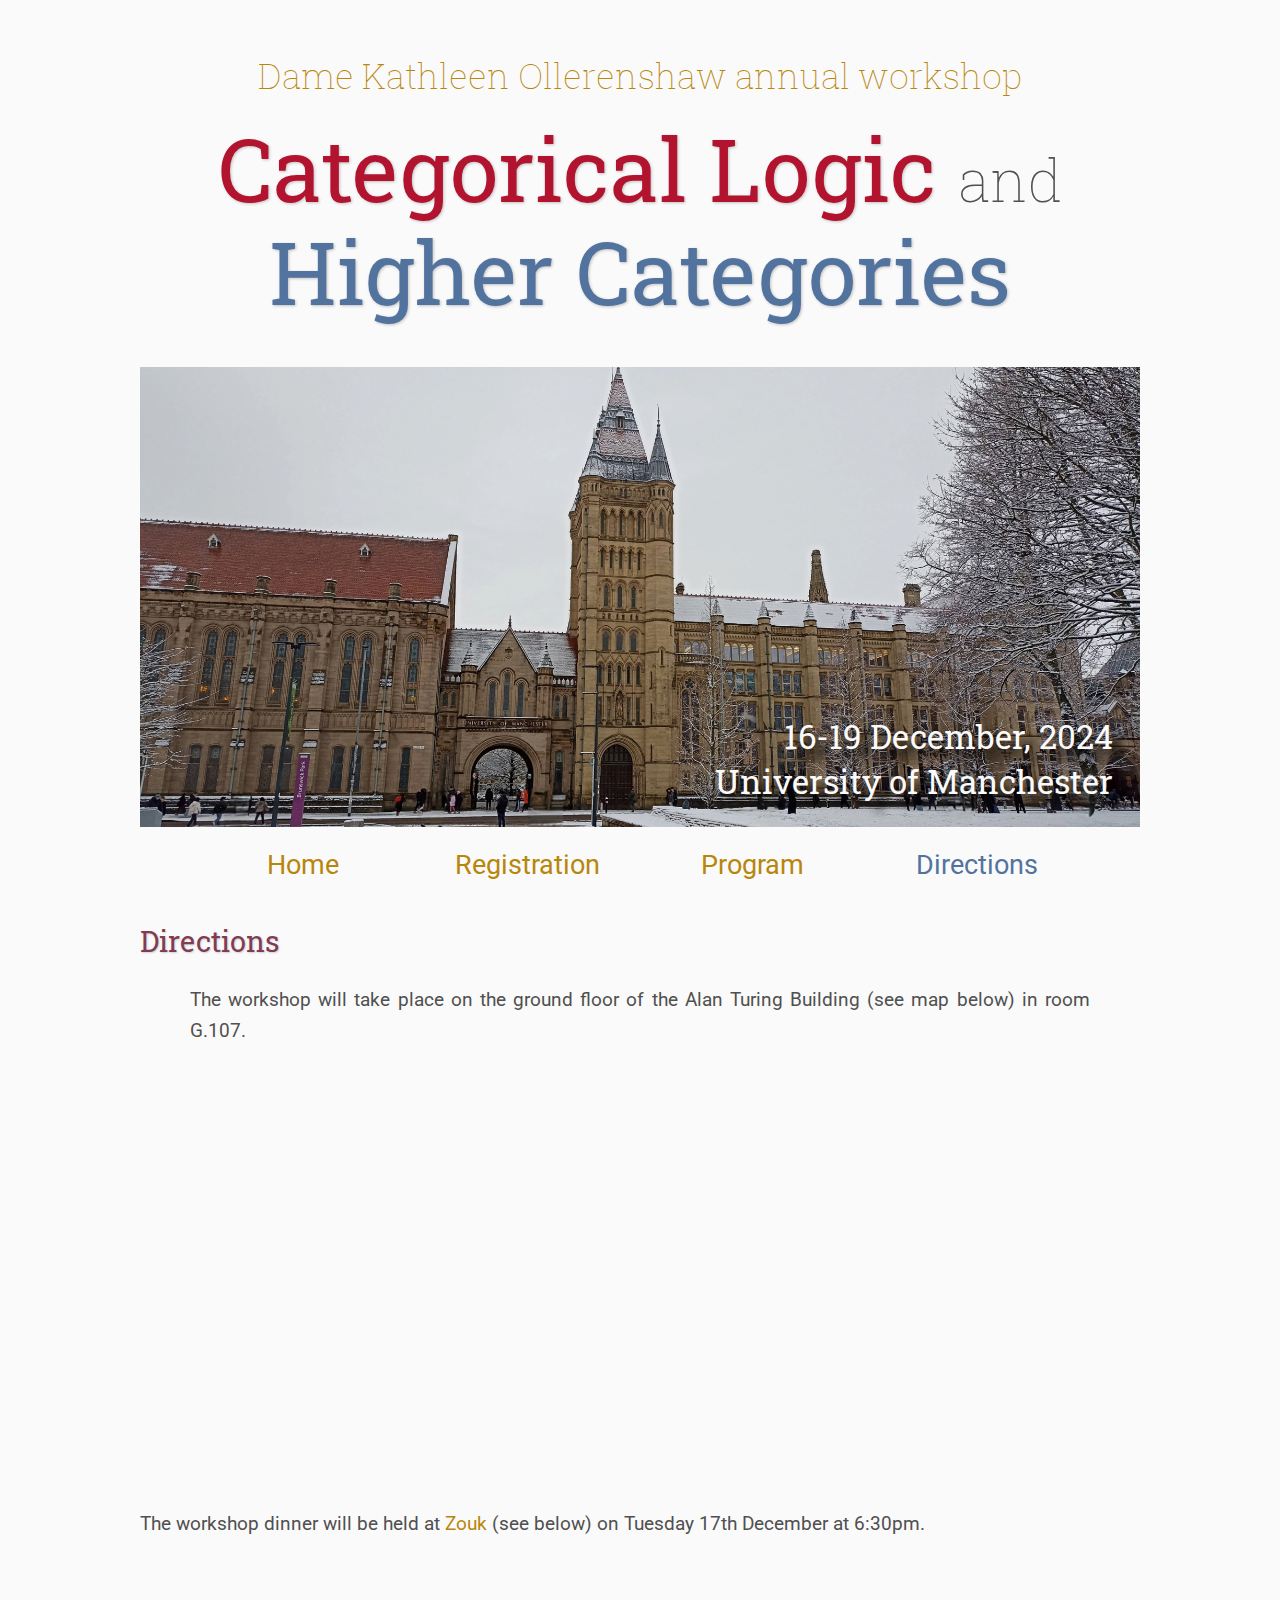
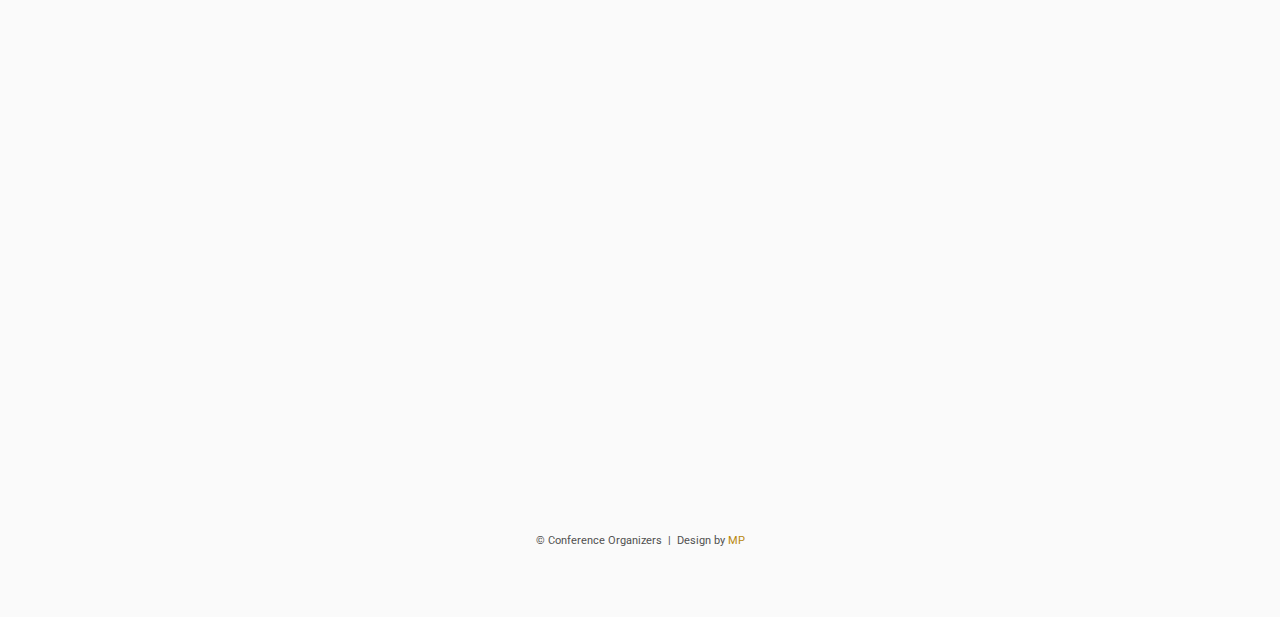
==== directions/index.html @ 9b75a903 "Update index.html" ====
<!DOCTYPE html>
<html lang='en'>

<head>
    <base href="..">
    <link rel="shortcut icon" type="image/png" href="assets/favicon.png"/>
    <link rel="stylesheet" type="text/css" media="all" href="assets/main.css"/>
    <meta name="description" content="Workshop">
    <meta name="resource-type" content="document">
    <meta name="distribution" content="global">
    <meta name="KeyWords" content="Conference">
    <title>Directions | Categorical Logic and Higher Categories</title>
</head>

<body>

    <div class="banner">
        
        <div class="top-left">
            <span class="pretitle">Dame Kathleen Ollerenshaw annual workshop</span>
            <br/><br/><br/>
            <span class="title1"> Categorical Logic</span> <span class="year">and</span>
            <br/><br/><br/>
            <span class="title2">Higher Categories</span> 
        </div>
        <br/><br/><br/><br/><br/><br/><br/><br/><br/><br/>
        <img src="assets/banner.png" alt="Conference Template Banner" width="1000">
        <div class="bottom-right">
            16-19 December, 2024 <br> University of Manchester
        </div>
    </div>
    
    <table class="navigation">
        <tr>
            <td class="navigation">
                <a title="Conference Home Page" href=".">Home</a>
            </td>
            <td class="navigation">
                <a title="Register for the Conference" href="registration">Registration</a>
            </td>
            <td class="navigation">
                <a title="Conference Program" href="program">Program</a> 
            </td>
            <td class="navigation">
                <a class="current" title="Directions to the Conference" href="directions">Directions</a>
            </td>
        </tr>
    </table>


    <h2>Directions</h2>
    <p>
        The workshop will take place on the ground floor of the Alan Turing Building (see map below) in room G.107. 
    </p>

    <iframe class="directions" src="https://www.google.com/maps/embed?pb=!1m18!1m12!1m3!1d2375.0222484528854!2d-2.2335892232609287!3d53.46806247232489!2m3!1f0!2f0!3f0!3m2!1i1024!2i768!4f13.1!3m3!1m2!1s0x487bb1921c3f83b9%3A0x78fabbc63d349e5a!2sAlan%20Turing%20Building!5e0!3m2!1sit!2suk!4v1719837910537!5m2!1sit!2suk" width="600" height="450" style="border:0;" allowfullscreen="" loading="lazy" referrerpolicy="no-referrer-when-downgrade"></iframe>

    The workshop dinner will be held at <a href="https://zoukteabar.co.uk/">Zouk</a> (see below) on Tuesday 17th December at 6:30pm.

    <iframe src="https://www.google.com/maps/embed?pb=!1m18!1m12!1m3!1d12492.388017845577!2d-2.2516276441072915!3d53.4723032!2m3!1f0!2f0!3f0!3m2!1i1024!2i768!4f13.1!3m3!1m2!1s0x487bb1ec81a4e0c9%3A0x125d174ef4cb5074!2sZouk%20Tea%20Bar%20%26%20Grill!5e1!3m2!1sit!2suk!4v1733480918076!5m2!1sit!2suk" width="600" height="450" style="border:0;" allowfullscreen="" loading="lazy" referrerpolicy="no-referrer-when-downgrade"></iframe>
    
    <footer>
        &copy; Conference Organizers
        &nbsp;|&nbsp; Design by <a href="https://github.com/mikepierce">MP</a>
    </footer>

</body>
</html>
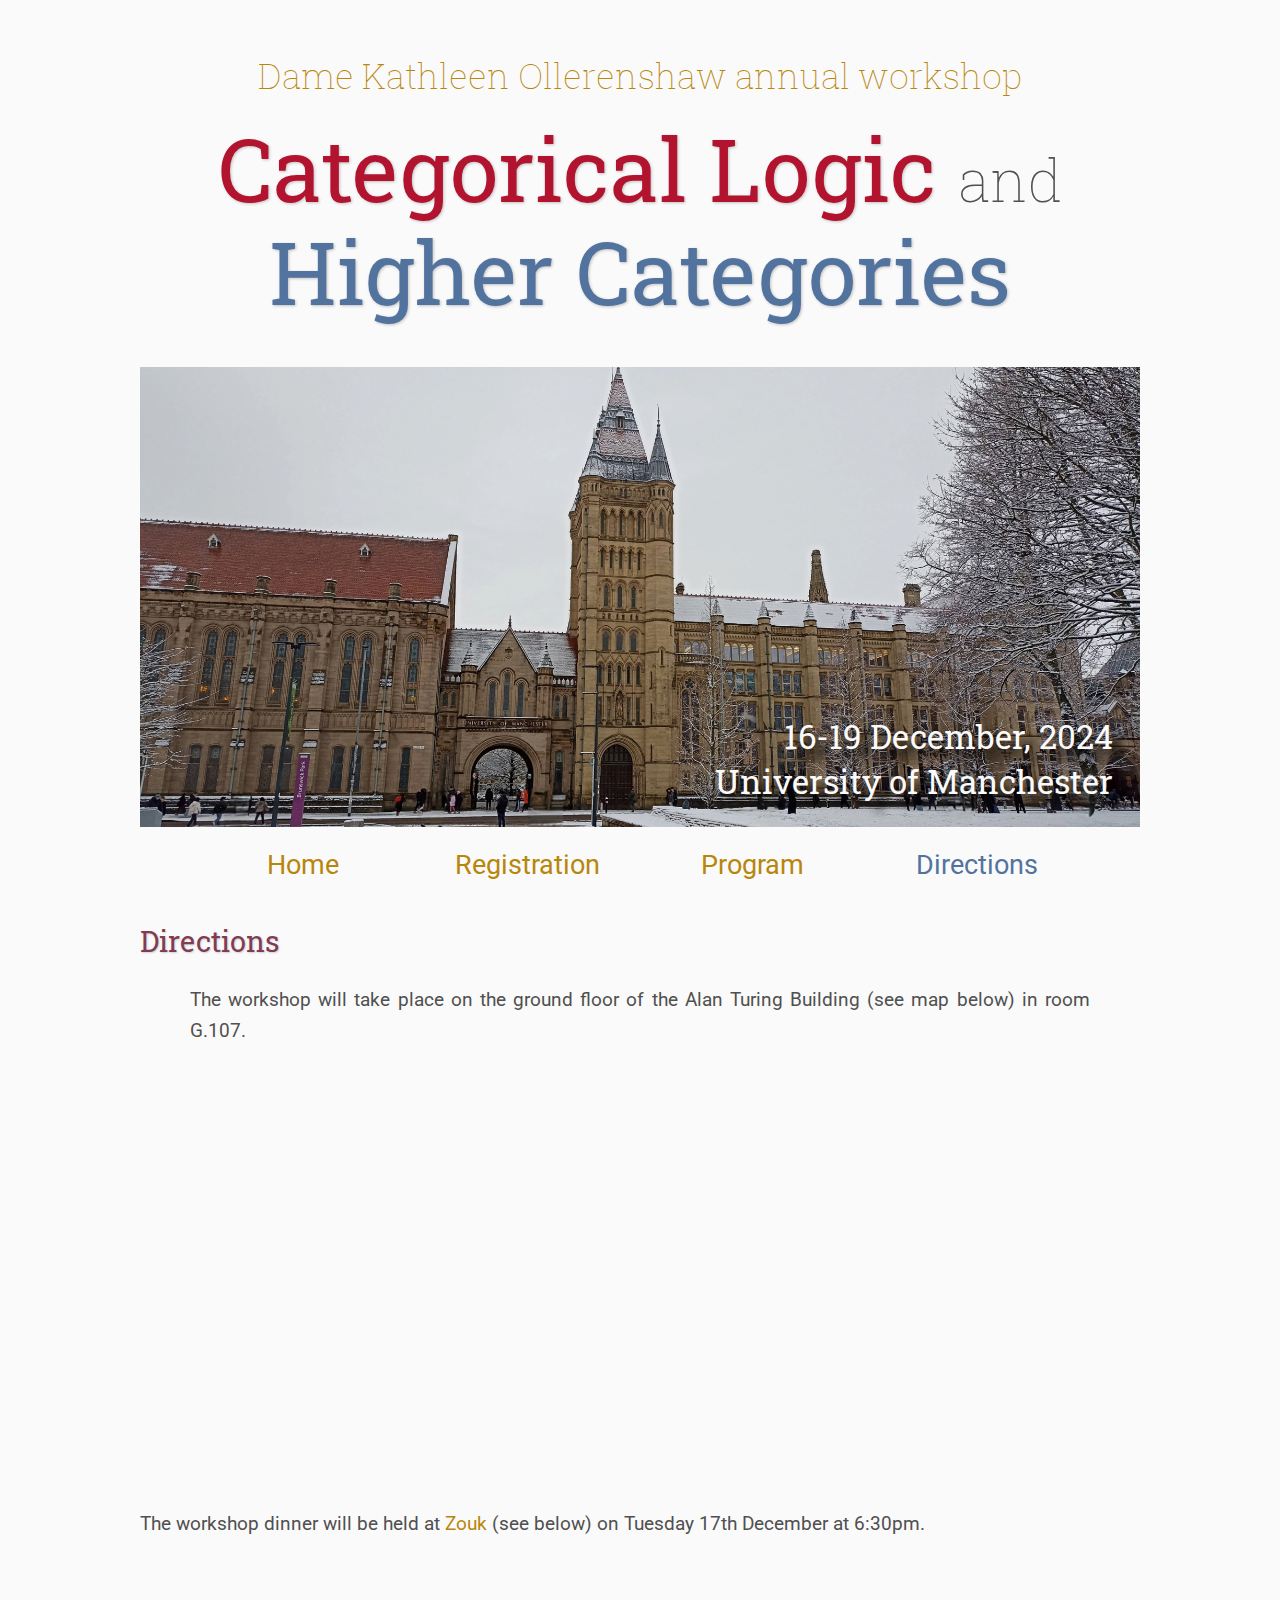
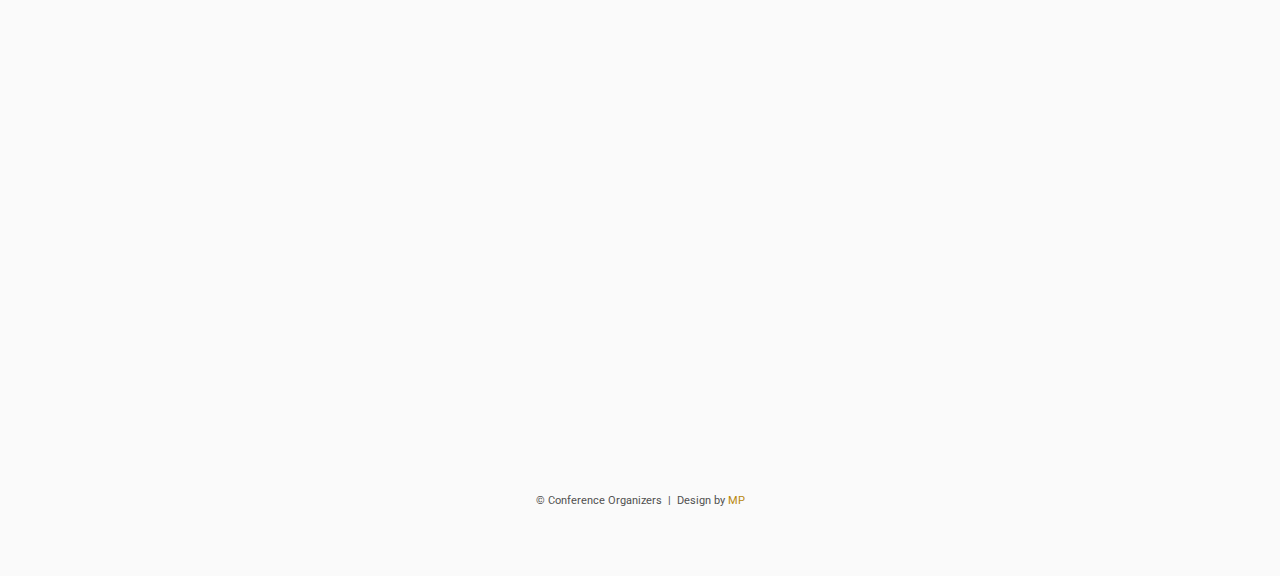
==== commit 2acb6f7d: "Update index.html" ====
--- a/directions/index.html
+++ b/directions/index.html
@@ -57,7 +57,7 @@
 
     The workshop dinner will be held at <a href="https://zoukteabar.co.uk/">Zouk</a> (see below) on Tuesday 17th December at 6:30pm.
 
-    <iframe src="https://www.google.com/maps/embed?pb=!1m18!1m12!1m3!1d12492.388017845577!2d-2.2516276441072915!3d53.4723032!2m3!1f0!2f0!3f0!3m2!1i1024!2i768!4f13.1!3m3!1m2!1s0x487bb1ec81a4e0c9%3A0x125d174ef4cb5074!2sZouk%20Tea%20Bar%20%26%20Grill!5e1!3m2!1sit!2suk!4v1733480918076!5m2!1sit!2suk" width="600" height="450" style="border:0;" allowfullscreen="" loading="lazy" referrerpolicy="no-referrer-when-downgrade"></iframe>
+    <iframe class="directions" src="https://www.google.com/maps/embed?pb=!1m18!1m12!1m3!1d12492.388017845577!2d-2.2516276441072915!3d53.4723032!2m3!1f0!2f0!3f0!3m2!1i1024!2i768!4f13.1!3m3!1m2!1s0x487bb1ec81a4e0c9%3A0x125d174ef4cb5074!2sZouk%20Tea%20Bar%20%26%20Grill!5e1!3m2!1sit!2suk!4v1733480918076!5m2!1sit!2suk" width="600" height="450" style="border:0;" allowfullscreen="" loading="lazy" referrerpolicy="no-referrer-when-downgrade"></iframe>
     
     <footer>
         &copy; Conference Organizers
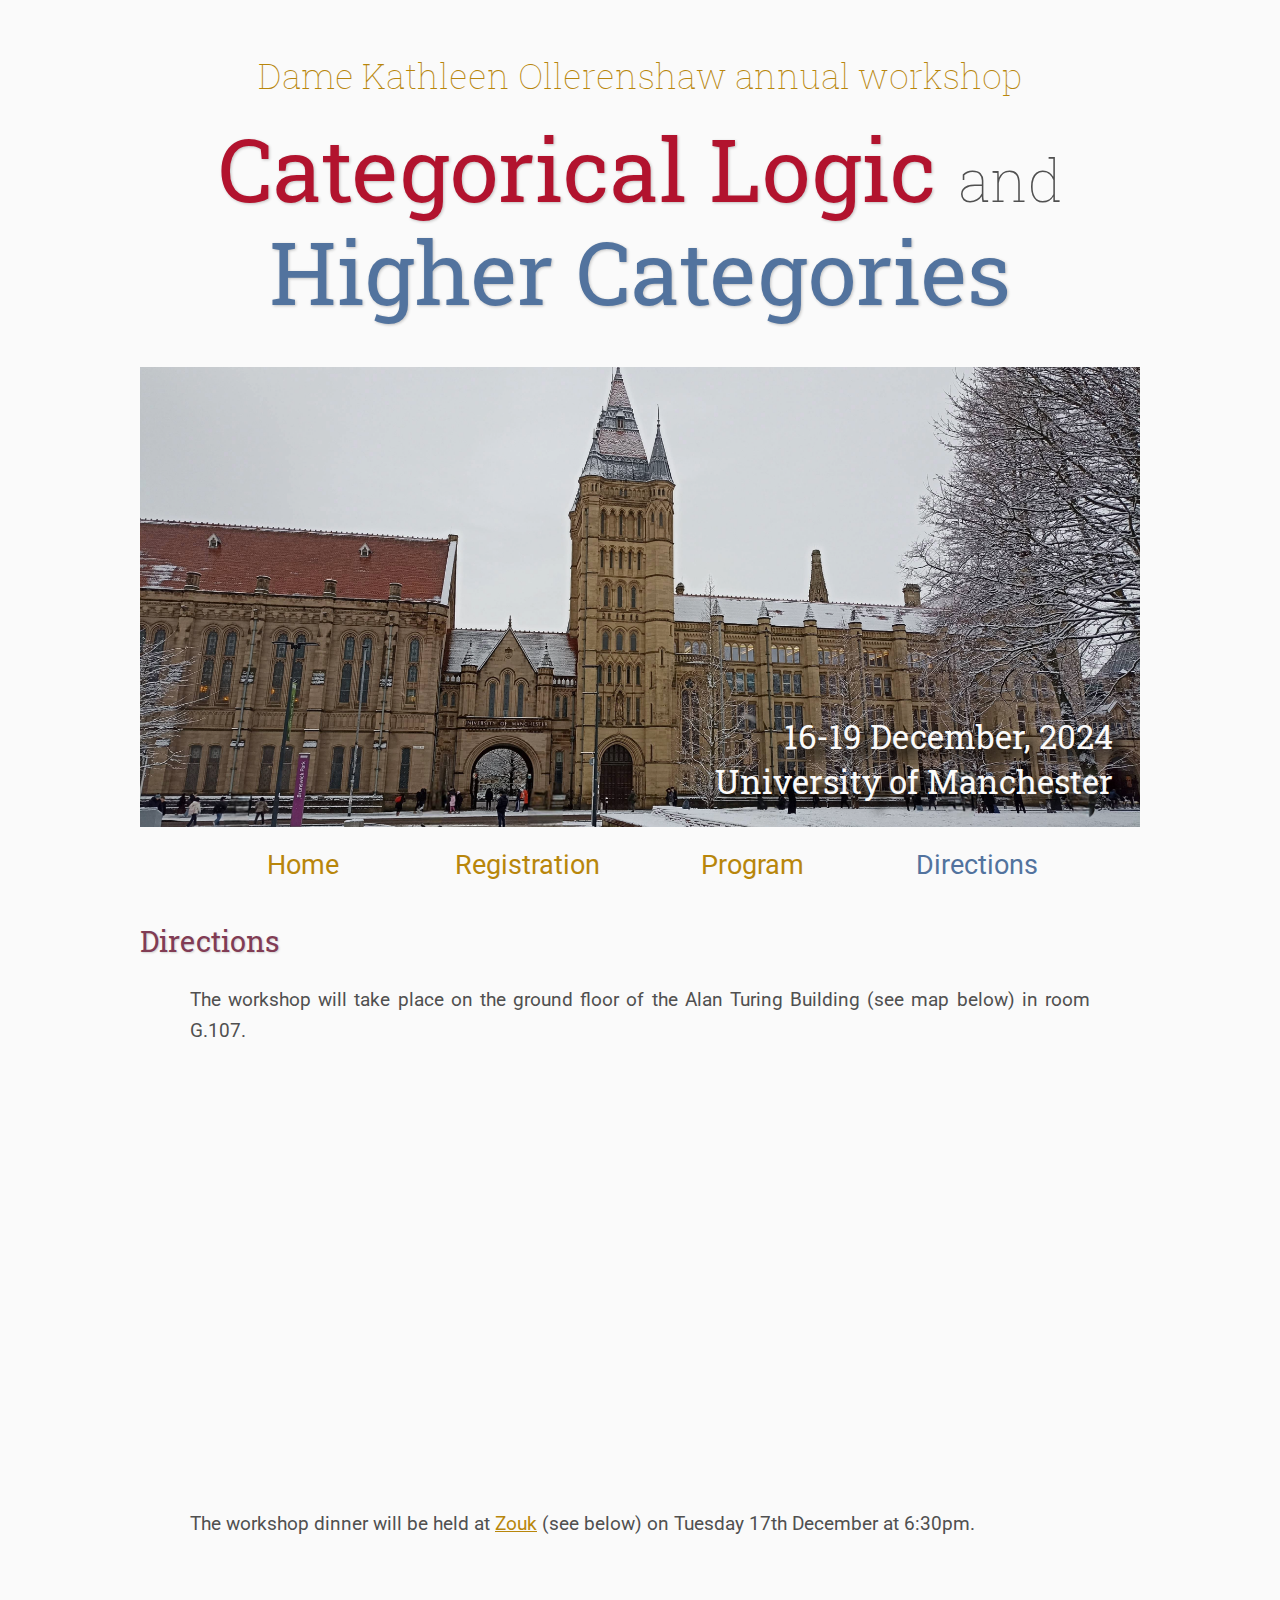
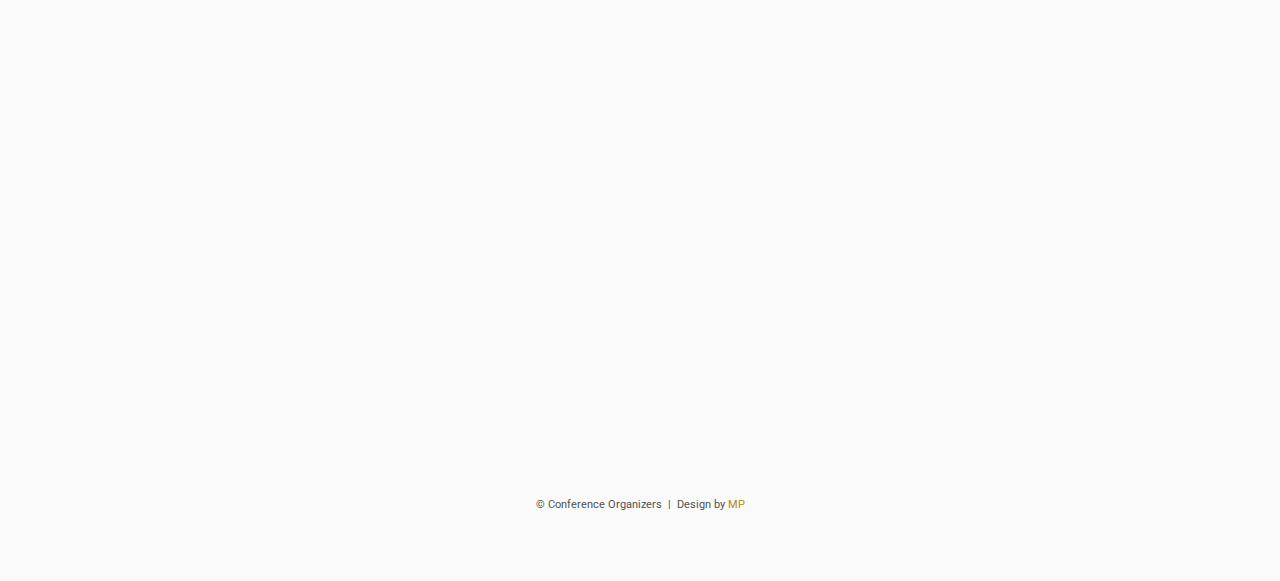
==== commit 301e9a4f: "Update index.html" ====
--- a/directions/index.html
+++ b/directions/index.html
@@ -55,9 +55,10 @@
 
     <iframe class="directions" src="https://www.google.com/maps/embed?pb=!1m18!1m12!1m3!1d2375.0222484528854!2d-2.2335892232609287!3d53.46806247232489!2m3!1f0!2f0!3f0!3m2!1i1024!2i768!4f13.1!3m3!1m2!1s0x487bb1921c3f83b9%3A0x78fabbc63d349e5a!2sAlan%20Turing%20Building!5e0!3m2!1sit!2suk!4v1719837910537!5m2!1sit!2suk" width="600" height="450" style="border:0;" allowfullscreen="" loading="lazy" referrerpolicy="no-referrer-when-downgrade"></iframe>
 
+    <p>
     The workshop dinner will be held at <a href="https://zoukteabar.co.uk/">Zouk</a> (see below) on Tuesday 17th December at 6:30pm.
-
-    <iframe class="directions" src="https://www.google.com/maps/embed?pb=!1m18!1m12!1m3!1d12492.388017845577!2d-2.2516276441072915!3d53.4723032!2m3!1f0!2f0!3f0!3m2!1i1024!2i768!4f13.1!3m3!1m2!1s0x487bb1ec81a4e0c9%3A0x125d174ef4cb5074!2sZouk%20Tea%20Bar%20%26%20Grill!5e1!3m2!1sit!2suk!4v1733480918076!5m2!1sit!2suk" width="600" height="450" style="border:0;" allowfullscreen="" loading="lazy" referrerpolicy="no-referrer-when-downgrade"></iframe>
+    </p>
+    <iframe class="directions" src="https://www.google.com/maps/embed?pb=!1m18!1m12!1m3!1d2373.9264343779864!2d-2.2432868229261373!3d53.47230636529087!2m3!1f0!2f0!3f0!3m2!1i1024!2i768!4f13.1!3m3!1m2!1s0x487bb1ec81a4e0c9%3A0x125d174ef4cb5074!2sZouk%20Tea%20Bar%20%26%20Grill!5e0!3m2!1sit!2suk!4v1733481092876!5m2!1sit!2suk" width="600" height="450" style="border:0;" allowfullscreen="" loading="lazy" referrerpolicy="no-referrer-when-downgrade"></iframe>
     
     <footer>
         &copy; Conference Organizers
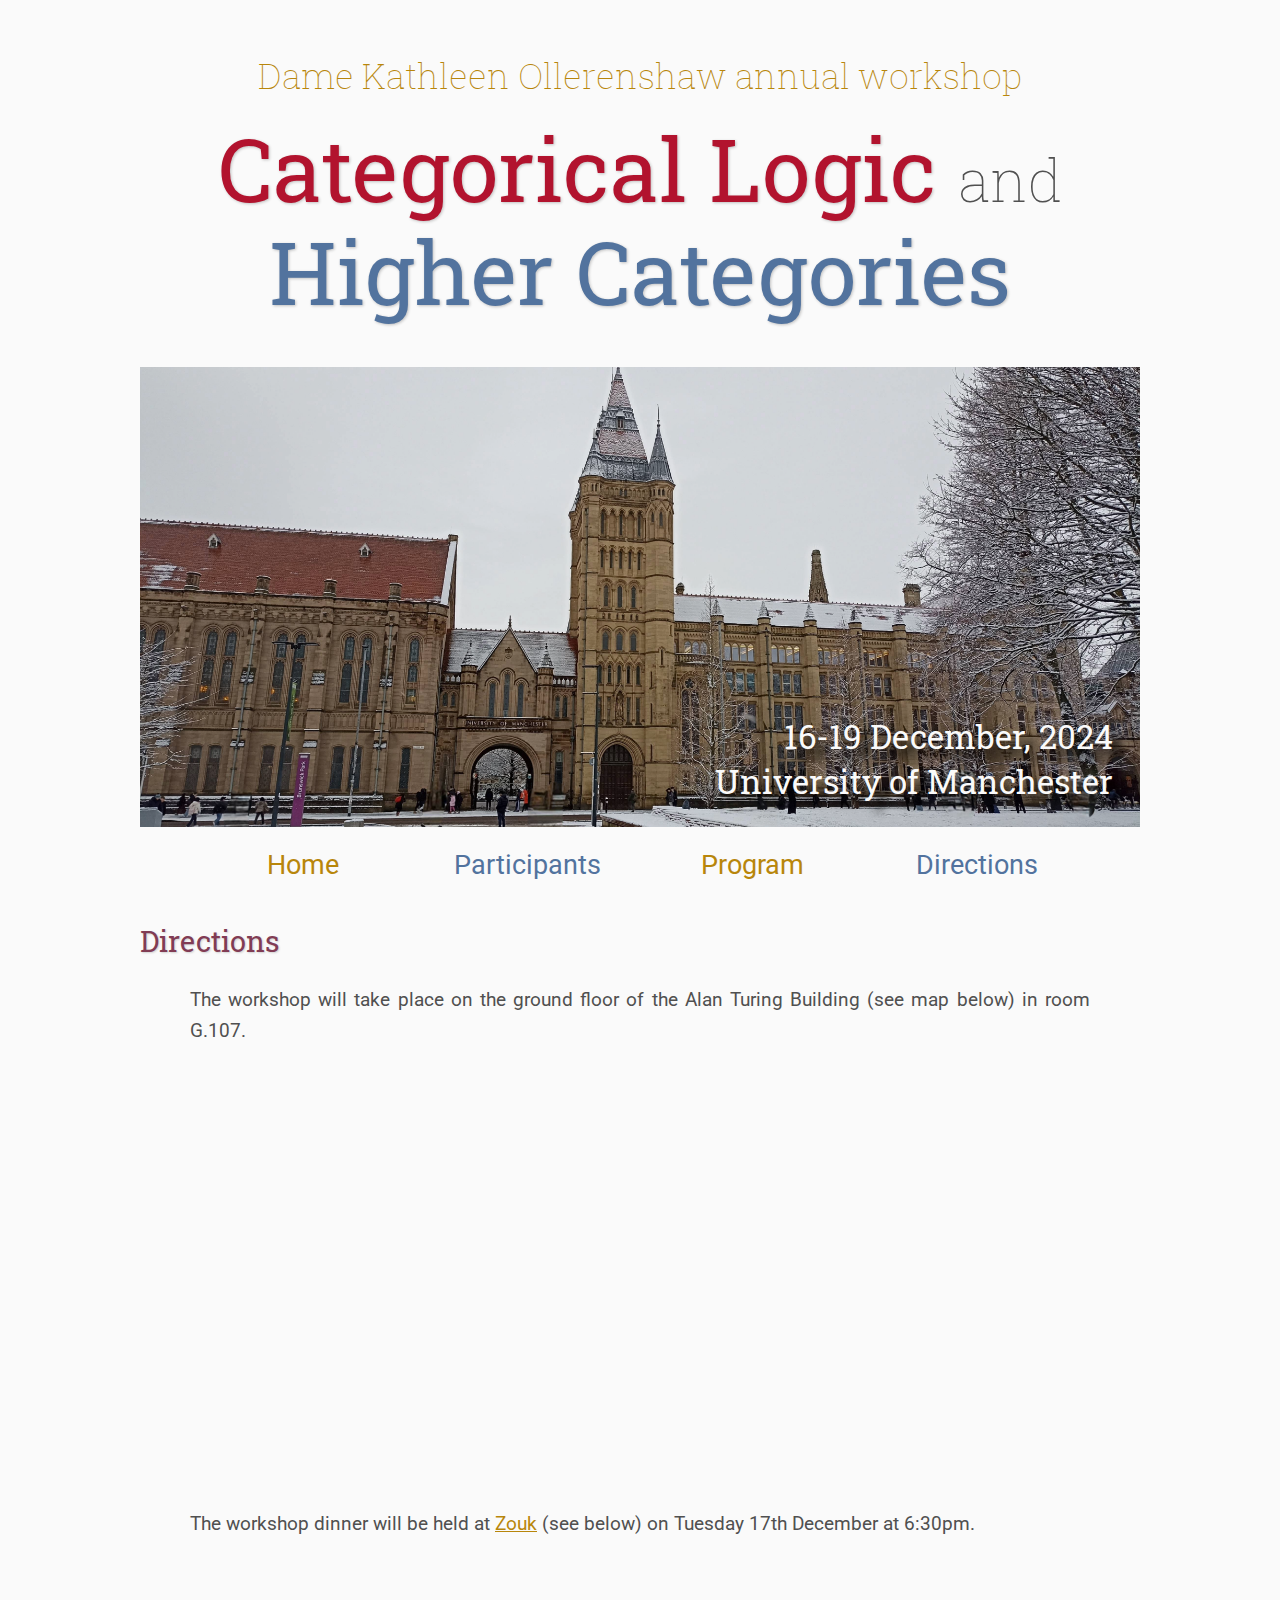
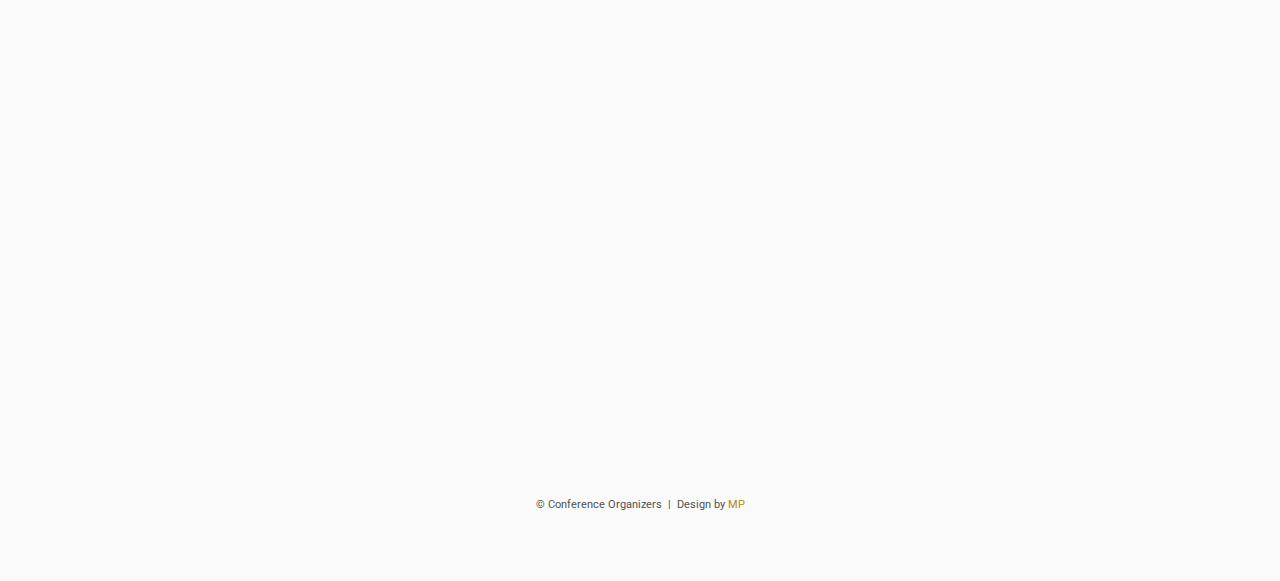
==== commit 75f69172: "Update index.html" ====
--- a/directions/index.html
+++ b/directions/index.html
@@ -36,7 +36,7 @@
                 <a title="Conference Home Page" href=".">Home</a>
             </td>
             <td class="navigation">
-                <a title="Register for the Conference" href="registration">Registration</a>
+                <a class="current" title="Participants of the Workshop" href="registration">Participants</a>
             </td>
             <td class="navigation">
                 <a title="Conference Program" href="program">Program</a> 
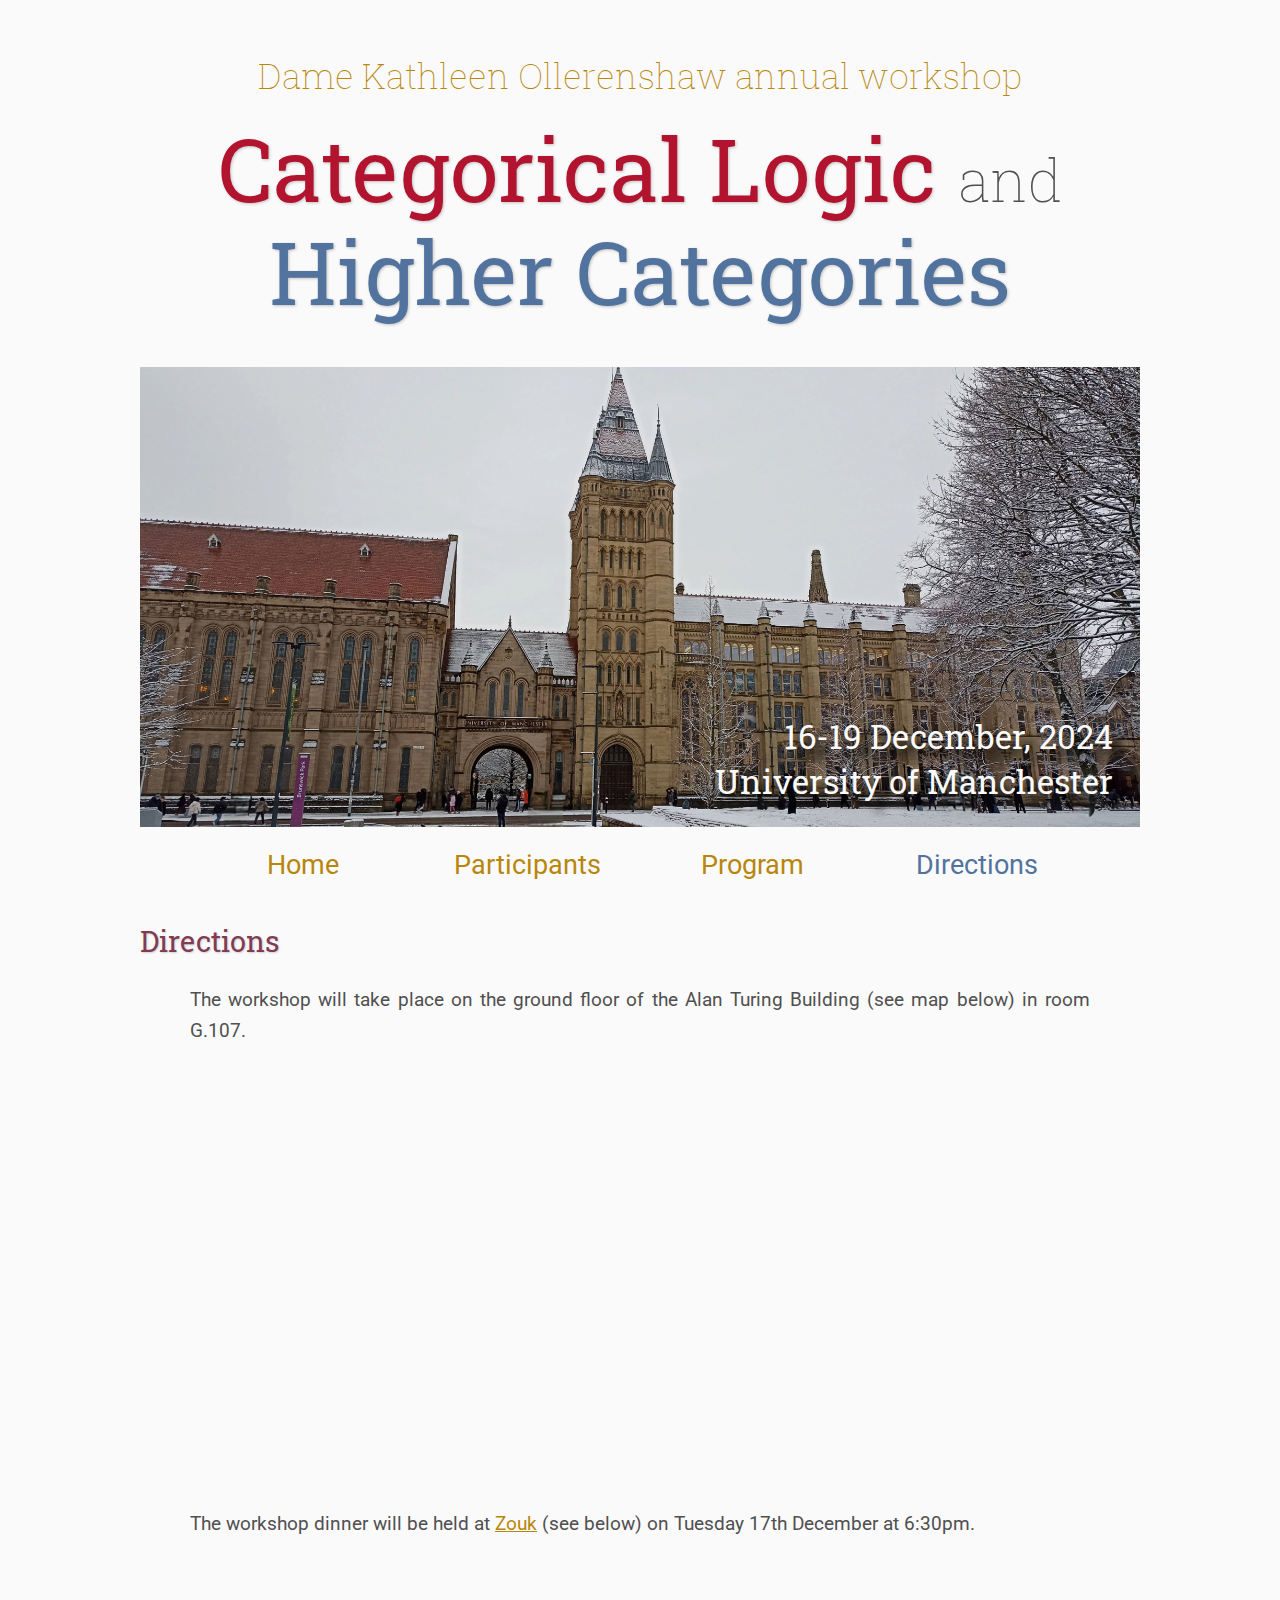
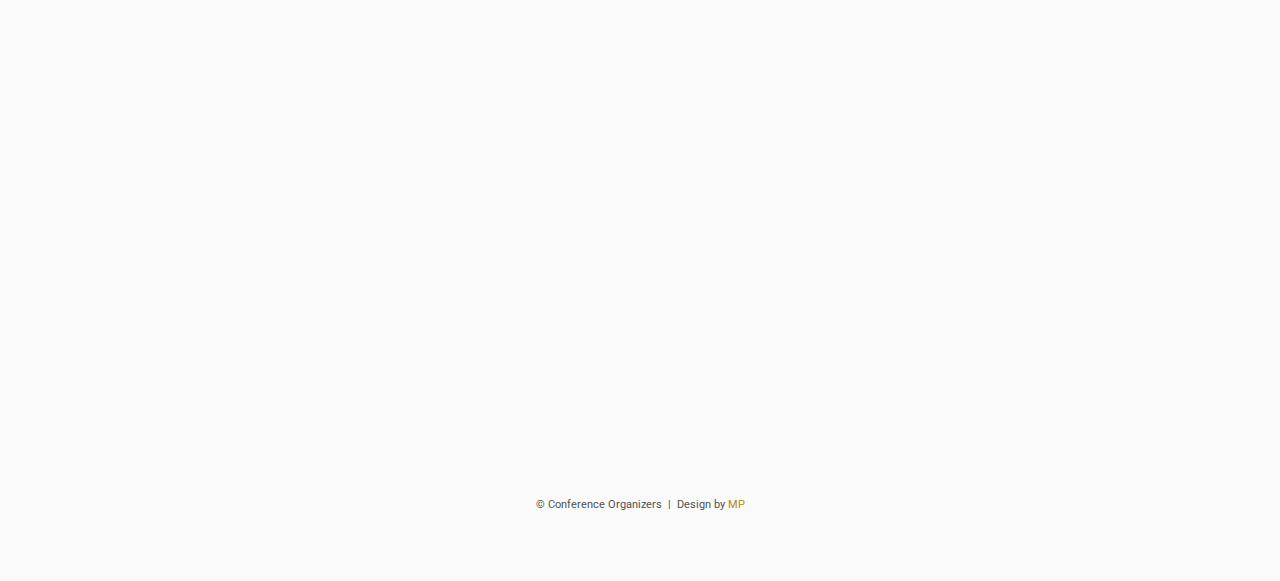
==== commit 3d45cb95: "Update index.html" ====
--- a/directions/index.html
+++ b/directions/index.html
@@ -36,7 +36,7 @@
                 <a title="Conference Home Page" href=".">Home</a>
             </td>
             <td class="navigation">
-                <a class="current" title="Participants of the Workshop" href="registration">Participants</a>
+                <a title="Participants of the Workshop" href="registration">Participants</a>
             </td>
             <td class="navigation">
                 <a title="Conference Program" href="program">Program</a> 
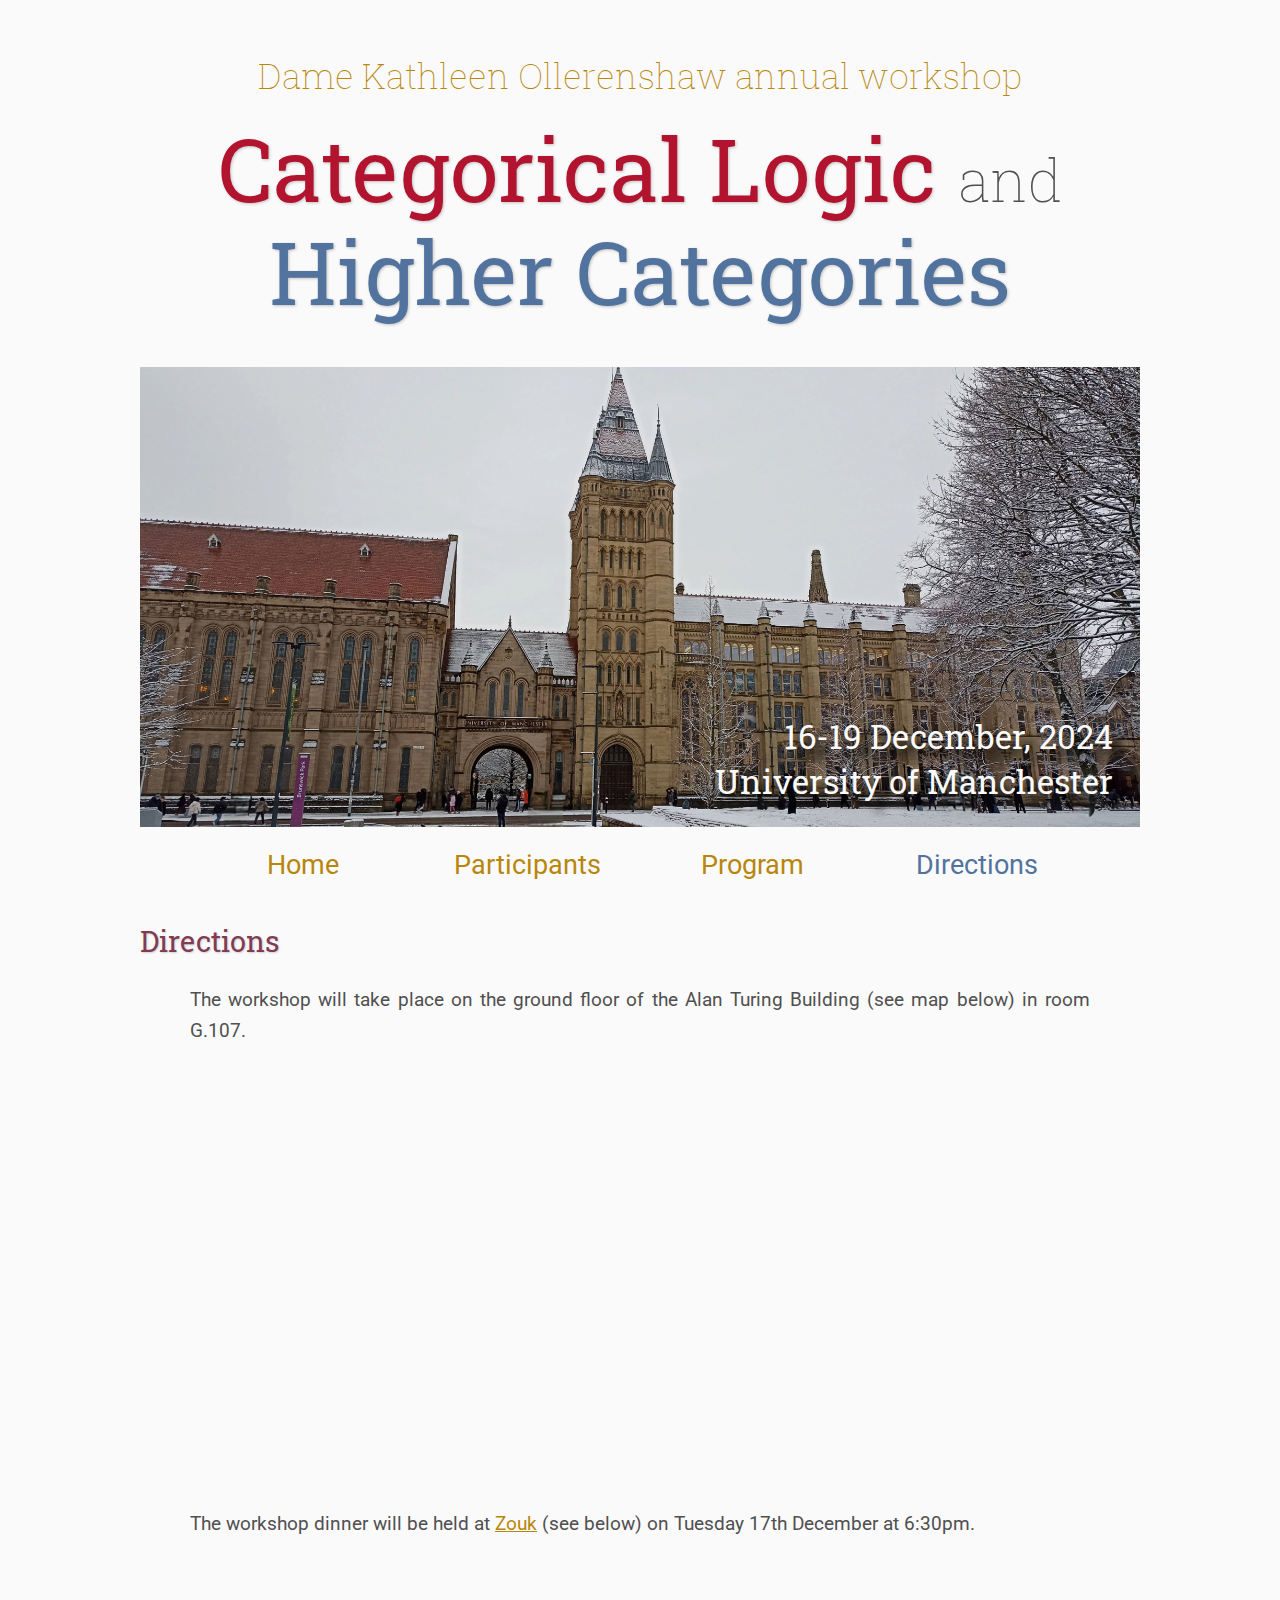
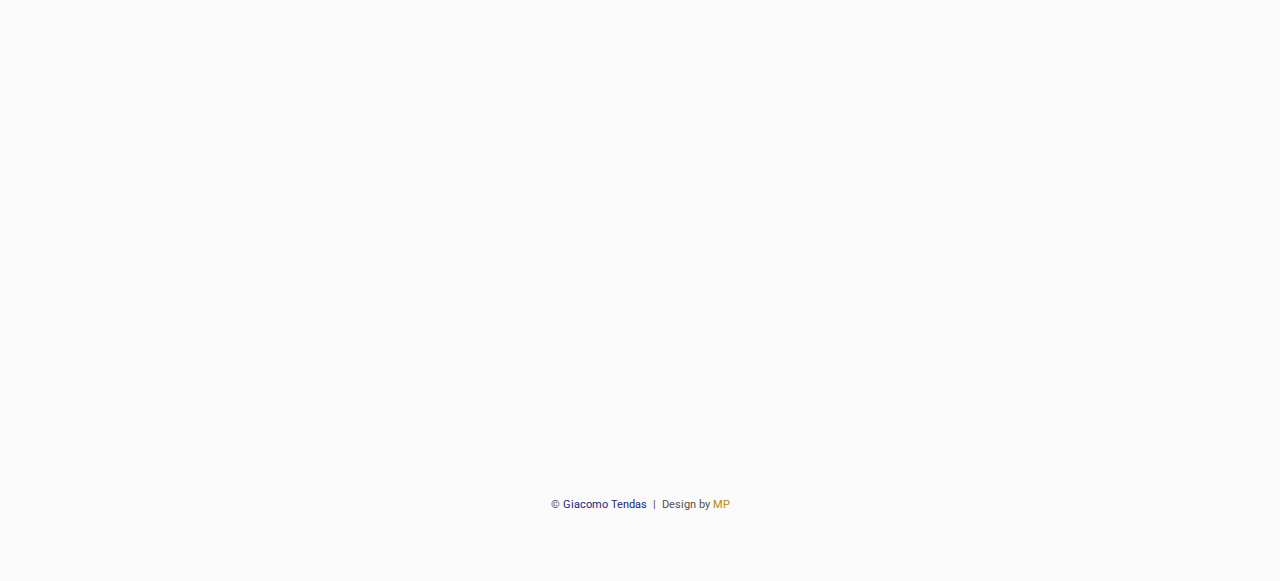
==== commit 4d82173e: "Update index.html" ====
--- a/directions/index.html
+++ b/directions/index.html
@@ -61,7 +61,7 @@
     <iframe class="directions" src="https://www.google.com/maps/embed?pb=!1m18!1m12!1m3!1d2373.9264343779864!2d-2.2432868229261373!3d53.47230636529087!2m3!1f0!2f0!3f0!3m2!1i1024!2i768!4f13.1!3m3!1m2!1s0x487bb1ec81a4e0c9%3A0x125d174ef4cb5074!2sZouk%20Tea%20Bar%20%26%20Grill!5e0!3m2!1sit!2suk!4v1733481092876!5m2!1sit!2suk" width="600" height="450" style="border:0;" allowfullscreen="" loading="lazy" referrerpolicy="no-referrer-when-downgrade"></iframe>
     
     <footer>
-        &copy; Conference Organizers
+        &copy; <a href="https://gtendas.github.io/" style="color:#1A237E;">Giacomo Tendas</a>
         &nbsp;|&nbsp; Design by <a href="https://github.com/mikepierce">MP</a>
     </footer>
 
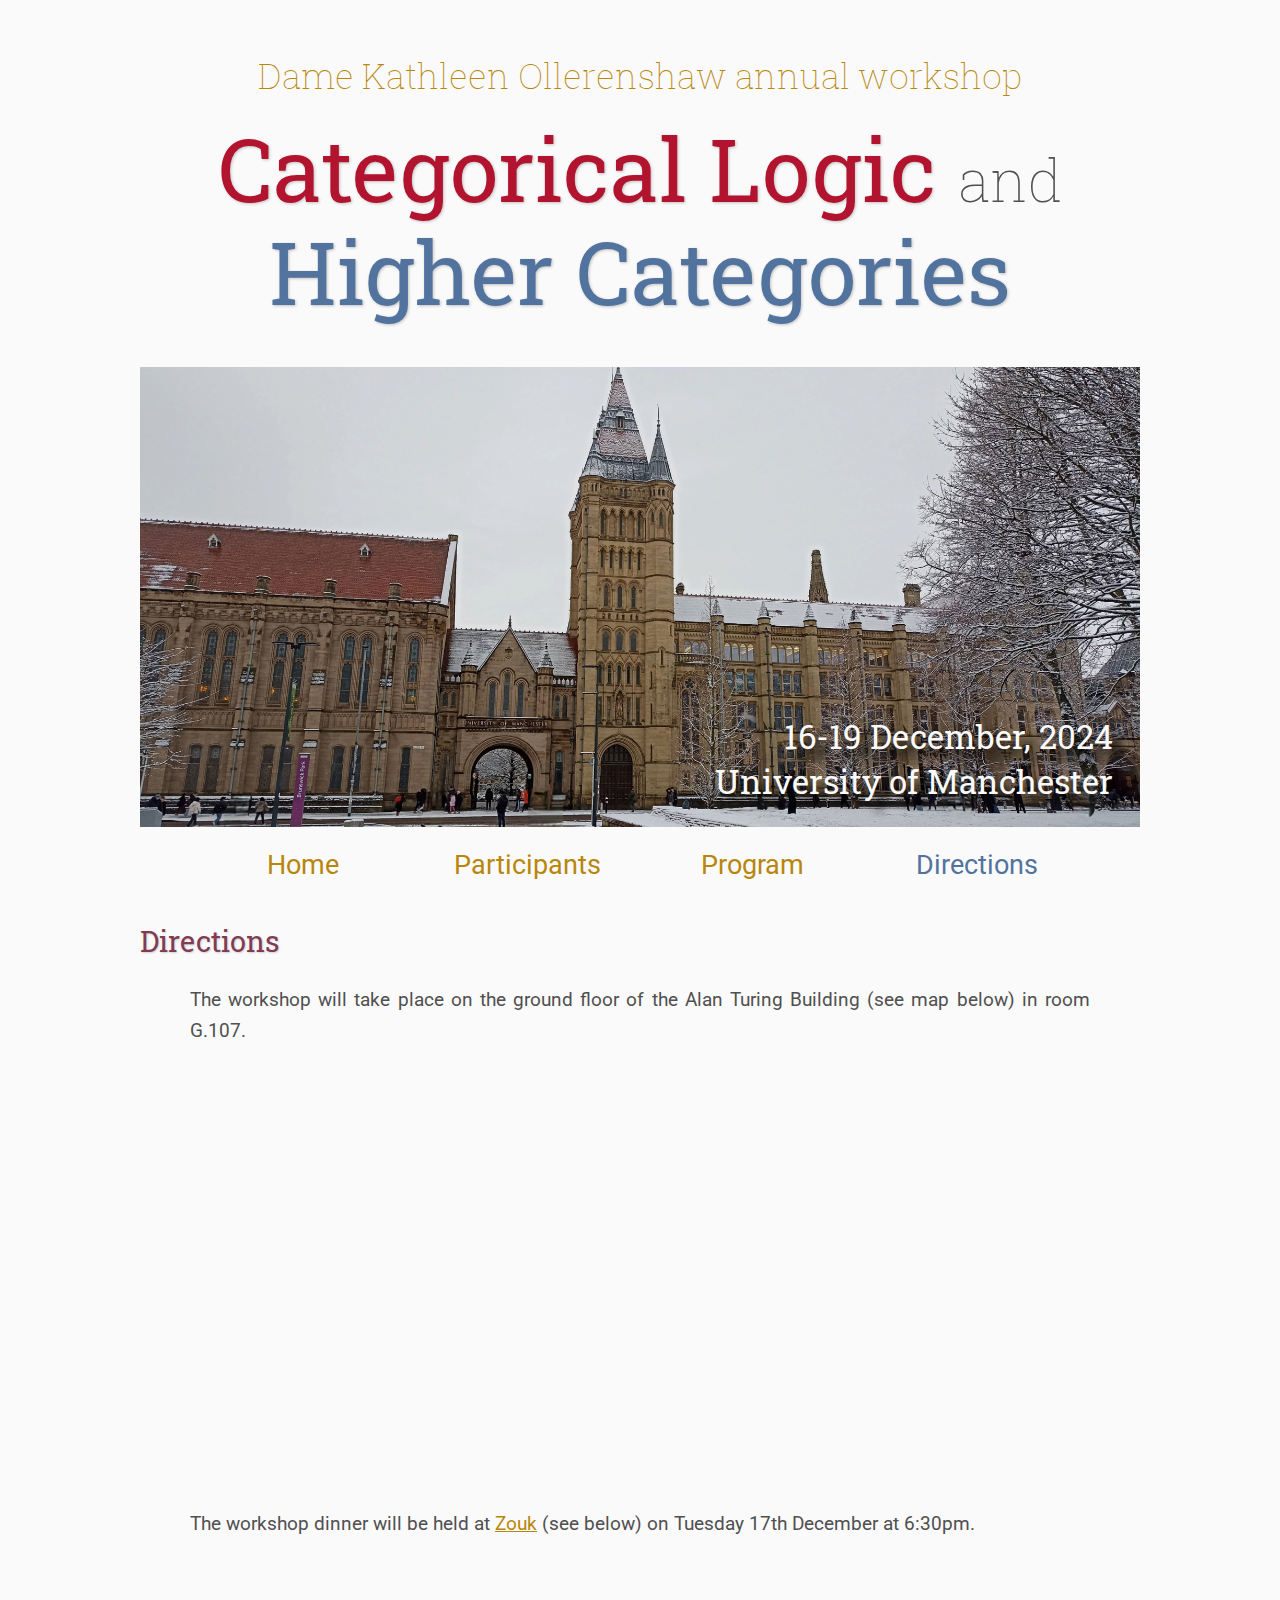
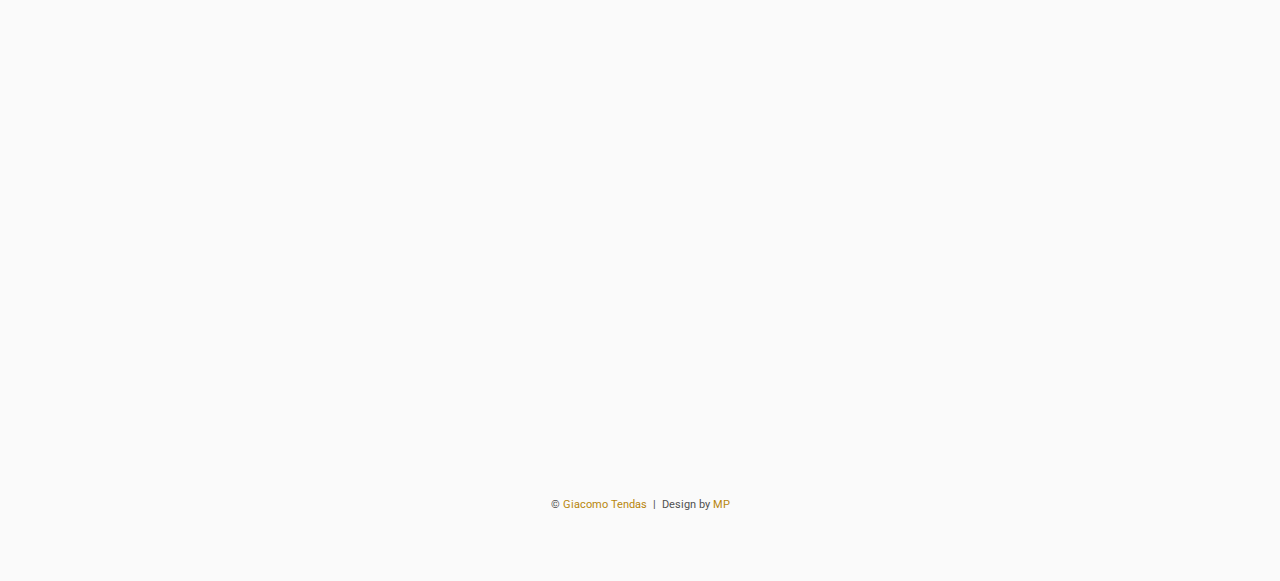
==== commit 5bbdf4f3: "Update index.html" ====
--- a/directions/index.html
+++ b/directions/index.html
@@ -61,7 +61,7 @@
     <iframe class="directions" src="https://www.google.com/maps/embed?pb=!1m18!1m12!1m3!1d2373.9264343779864!2d-2.2432868229261373!3d53.47230636529087!2m3!1f0!2f0!3f0!3m2!1i1024!2i768!4f13.1!3m3!1m2!1s0x487bb1ec81a4e0c9%3A0x125d174ef4cb5074!2sZouk%20Tea%20Bar%20%26%20Grill!5e0!3m2!1sit!2suk!4v1733481092876!5m2!1sit!2suk" width="600" height="450" style="border:0;" allowfullscreen="" loading="lazy" referrerpolicy="no-referrer-when-downgrade"></iframe>
     
     <footer>
-        &copy; <a href="https://gtendas.github.io/" style="color:#1A237E;">Giacomo Tendas</a>
+        &copy; <a href="https://gtendas.github.io/">Giacomo Tendas</a>
         &nbsp;|&nbsp; Design by <a href="https://github.com/mikepierce">MP</a>
     </footer>
 
